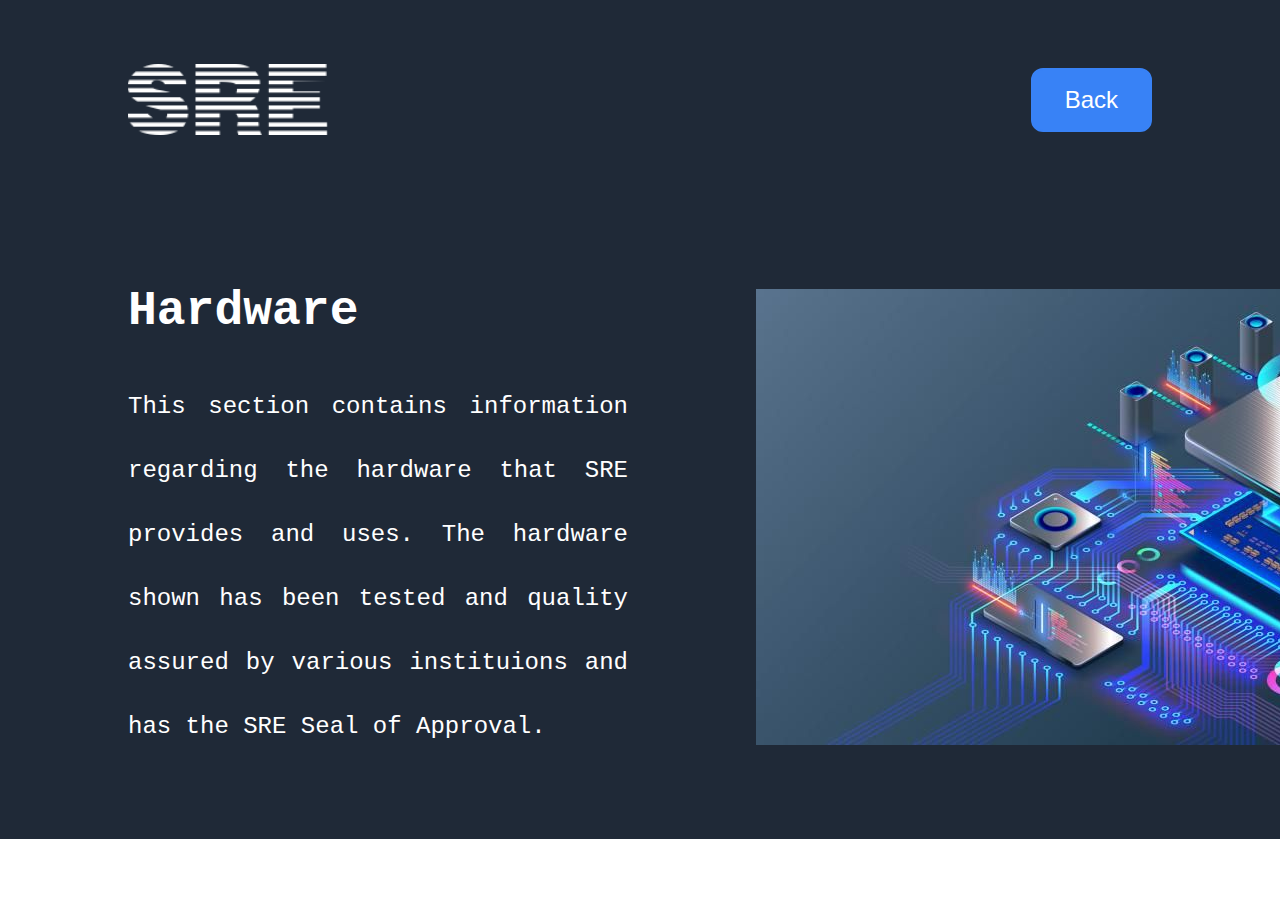
==== Hardware.html @ 719f840a "Changed quote in main page and minor changes in hdr2. Added logo and photo to second page." ====
<!DOCTYPE html>
<html lang="en">
<head>
    <meta charset="UTF-8">
    <meta http-equiv="X-UA-Compatible" content="IE=edge">
    <meta name="viewport" content="width=, initial-scale=1.0">

    <link rel="stylesheet" href="Hardware, Software, and Miscellaneous/Hardware/Hardware.css">

    <title>Hardware</title>
</head>
<body>

<div class="page">
    
<div class="header">

    <div class="header logo"> <img src="Main Page/Logo.png" width="200px"> </div>


<div class="backbutton">

<button class="back"><a href="index.html">Back</a></button>

</div>
    
</div>

<div class="hirow">

<div class="hardwareinfo">

    <div class="hardwaretitle">

        <div class="httext">Hardware</div>
        
        </div>

    <div class="hitext">This section contains information regarding the hardware that SRE provides and uses. The hardware shown has been tested and quality assured by various instituions and has the SRE Seal of Approval.</div>
    
    </div>

<div class="hardwareheaderphoto">

<img src="Hardware, Software, and Miscellaneous/Hardware/Hardwarephoto.jpeg" alt="hardwareheaderphoto">

</div>

</div>

</div>
    
</body>
</html>
---- Hardware, Software, and Miscellaneous/Hardware/Hardware.css ----
html,
body {

margin: 0;
padding: 0;

}

.page {
display: flex;
flex-direction: column;
font-family: 'Courier New', Courier, monospace;

}

.header {

display: flex;
background-color: #1f2937;
padding: 32px 64px;

align-items: center;
justify-content: space-between;



}



.back {

font-size: 24px;

background-color: #3882f6;
border-color: #3882f6;
border-style:solid;
border-radius: 12px;
padding: 16px 32px;

}

.backbutton {

padding-right: 64px;
    
}

.hardwaretitle {

display: flex;
color: white;
padding: 16px 0px;


}

.httext {


font-size: 48px;
font-weight: 900;

}

a {

text-decoration: none;
color: white;

}

.hardwareinfo {

    display: flex;
    flex-direction: column;
    text-align: justify;
    padding: 64px 128px;
    
    line-height: 64px;
    


}

.hitext {

    font-size: 24px;
    color: white;
    width: 500px;
    margin: 16px 0px;

}

.hirow {

display: flex;
background-color: #1f2937;
align-items: center;

}

.hardwareheaderphoto {

padding-right: 128px;
margin-left: auto;

max-width: 800px;
min-width: 600px;

}
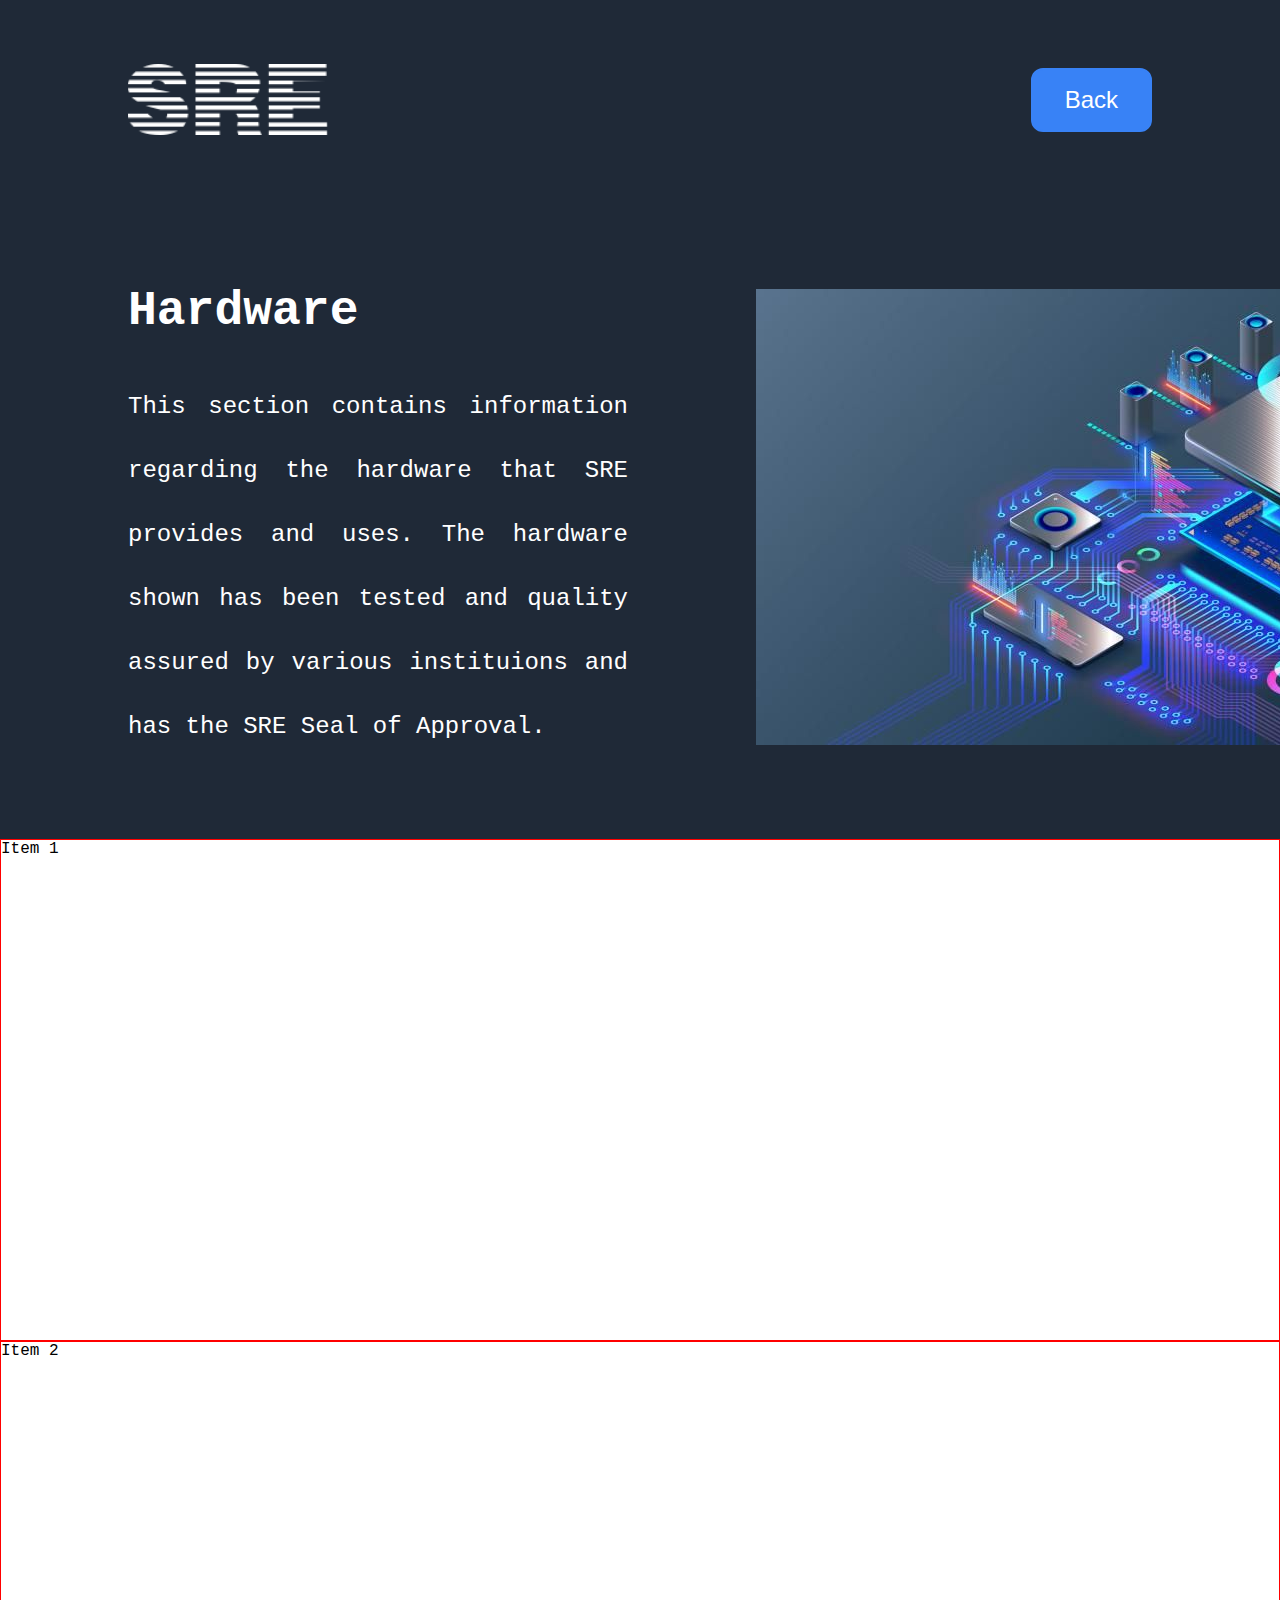
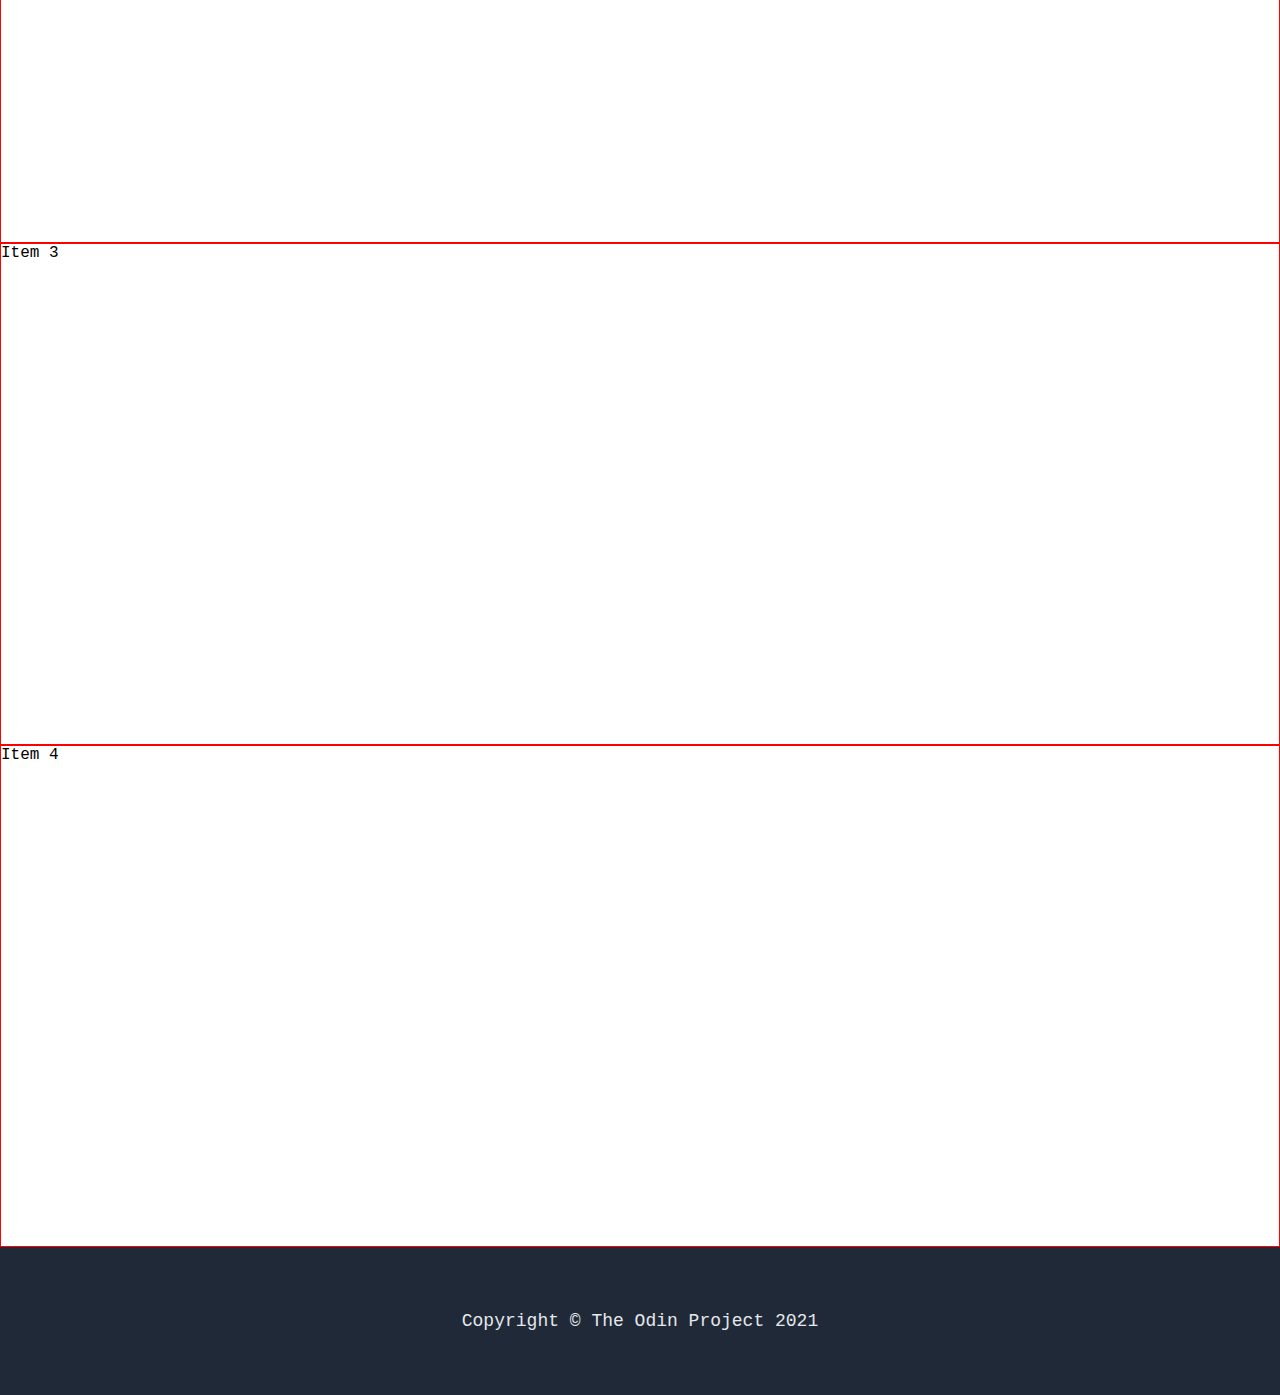
==== commit f238c868: "Added footers for other pages" ====
--- a/Hardware.html
+++ b/Hardware.html
@@ -48,6 +48,21 @@
 
 </div>
 
+<div class="hardwareitems">
+
+<div class="hi1">Item 1</div>
+<div class="hi2">Item 2</div>
+<div class="hi3">Item 3</div>
+<div class="hi4">Item 4</div>
+
+</div>
+
+<div class="copyrightfooter">
+
+    <div class="crtext">Copyright © The Odin Project 2021</div>
+    
+    </div>
+
 </div>
     
 </body>
--- a/Hardware, Software, and Miscellaneous/Hardware/Hardware.css
+++ b/Hardware, Software, and Miscellaneous/Hardware/Hardware.css
@@ -108,4 +108,29 @@
 max-width: 800px;
 min-width: 600px;
 
-}+}
+
+.hardwareitems div{
+
+    border: 1px solid red;
+    display: flex;
+    flex: 1;
+    height: 500px;
+
+}
+
+.copyrightfooter {
+
+    background-color: #1f2937;
+    padding: 64px 128px;
+    
+    }
+    
+    .crtext {
+    
+        display: flex;
+        justify-content: center;
+        color: #e5e7eb;
+        font-size: 18px;
+    
+    }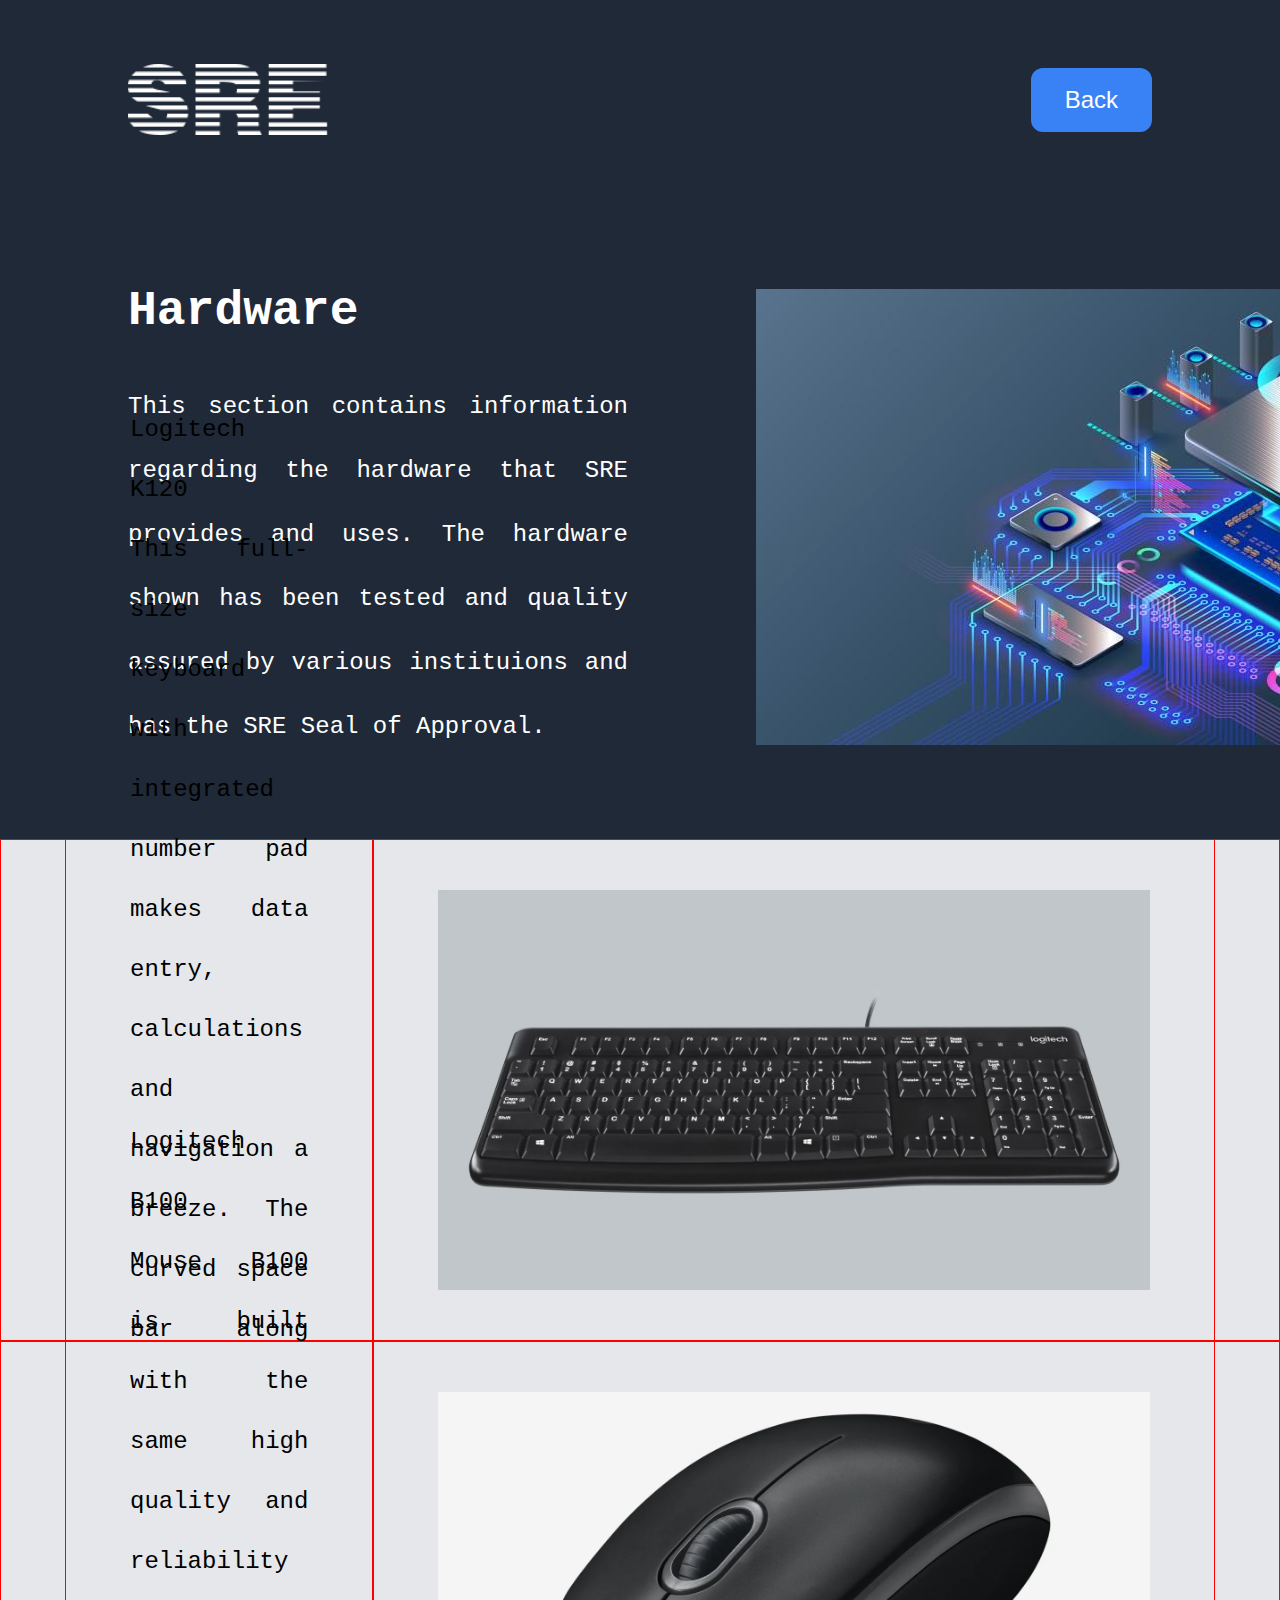
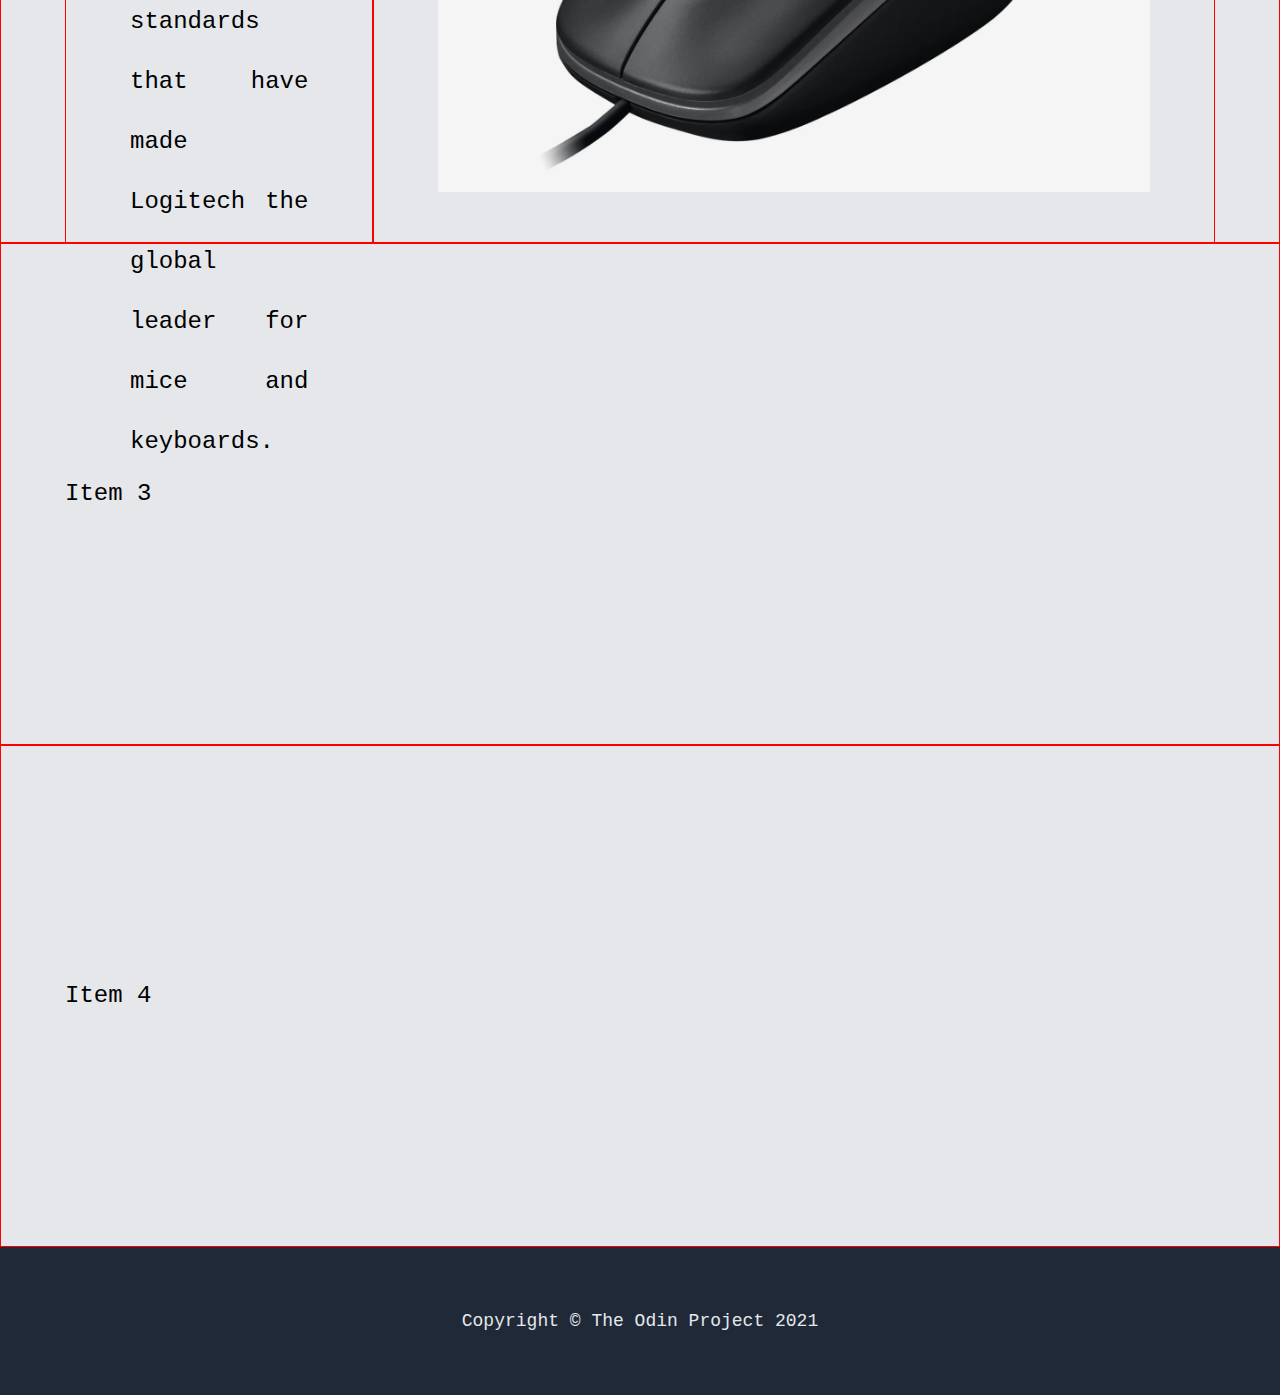
==== commit e2a94785: "Added items to hardware page" ====
--- a/Hardware.html
+++ b/Hardware.html
@@ -50,8 +50,22 @@
 
 <div class="hardwareitems">
 
-<div class="hi1">Item 1</div>
-<div class="hi2">Item 2</div>
+<div class="hi1">
+    
+    <div class="item1">Logitech K120 <br> This full-size keyboard with integrated number pad makes data entry, calculations and navigation a breeze. The curved space bar along with easy-to-read keys provide a comfortable and familiar typing experience.</div>
+    <div class="item1photo"><img src="Hardware, Software, and Miscellaneous/Hardware/K120.webp" alt="Logitech K120" height="400px"></div>
+
+</div>
+
+<div class="hi2">
+
+    <div class="item2">Logitech B100 <br> Mouse B100 is built with the same high quality and reliability standards that have made Logitech the global leader for mice and keyboards.</div>
+    <div class="item2photo"><img src="Hardware, Software, and Miscellaneous/Hardware/B100.webp" alt="Logitech B100" height="400px"></div>
+
+
+
+</div>
+
 <div class="hi3">Item 3</div>
 <div class="hi4">Item 4</div>
 
--- a/Hardware, Software, and Miscellaneous/Hardware/Hardware.css
+++ b/Hardware, Software, and Miscellaneous/Hardware/Hardware.css
@@ -116,7 +116,14 @@
     display: flex;
     flex: 1;
     height: 500px;
+   
+    align-items: center;
+    padding: 0px 64px;
+    font-size: 24px;
+    text-align: justify;
+    background-color: #e5e7eb;
 
+    line-height: 60px;
 }
 
 .copyrightfooter {
@@ -126,11 +133,11 @@
     
     }
     
-    .crtext {
+.crtext {
     
-        display: flex;
-        justify-content: center;
-        color: #e5e7eb;
-        font-size: 18px;
+    display: flex;
+    justify-content: center;
+    color: #e5e7eb;
+    font-size: 18px;
     
     }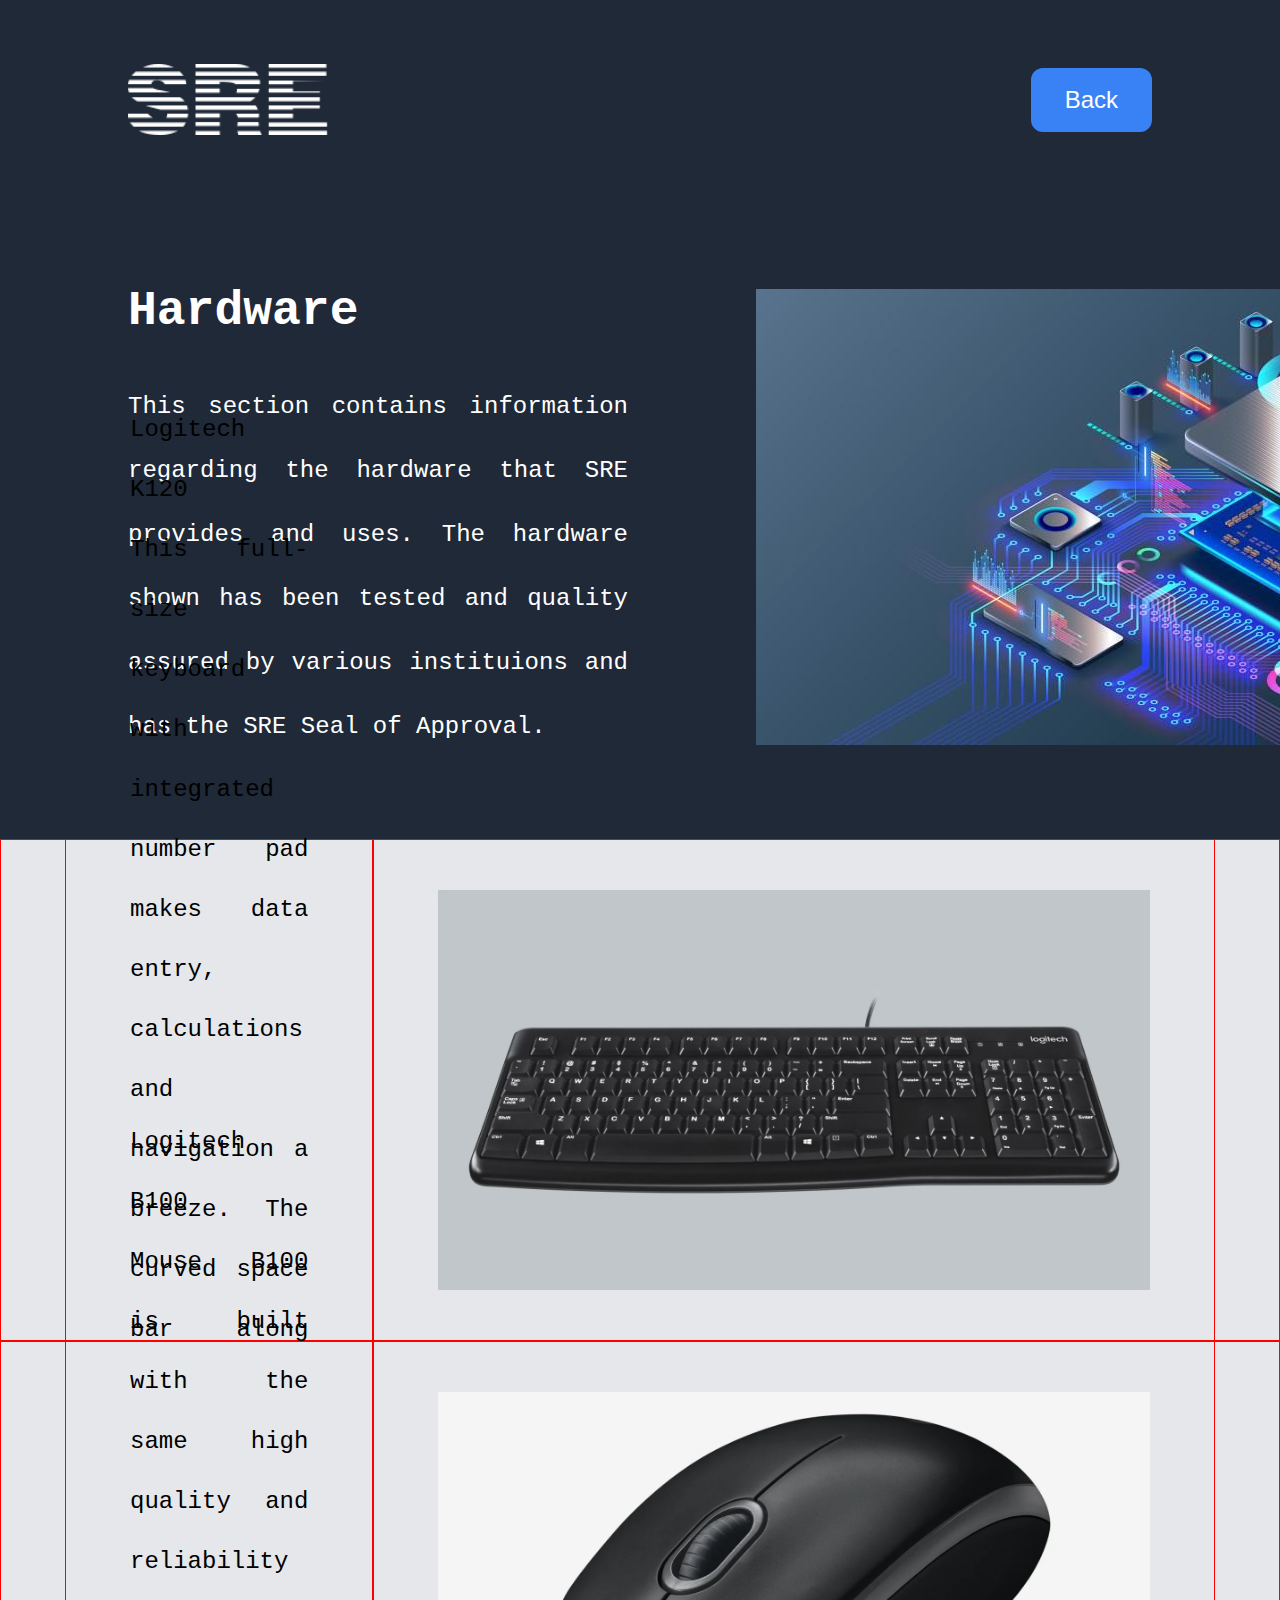
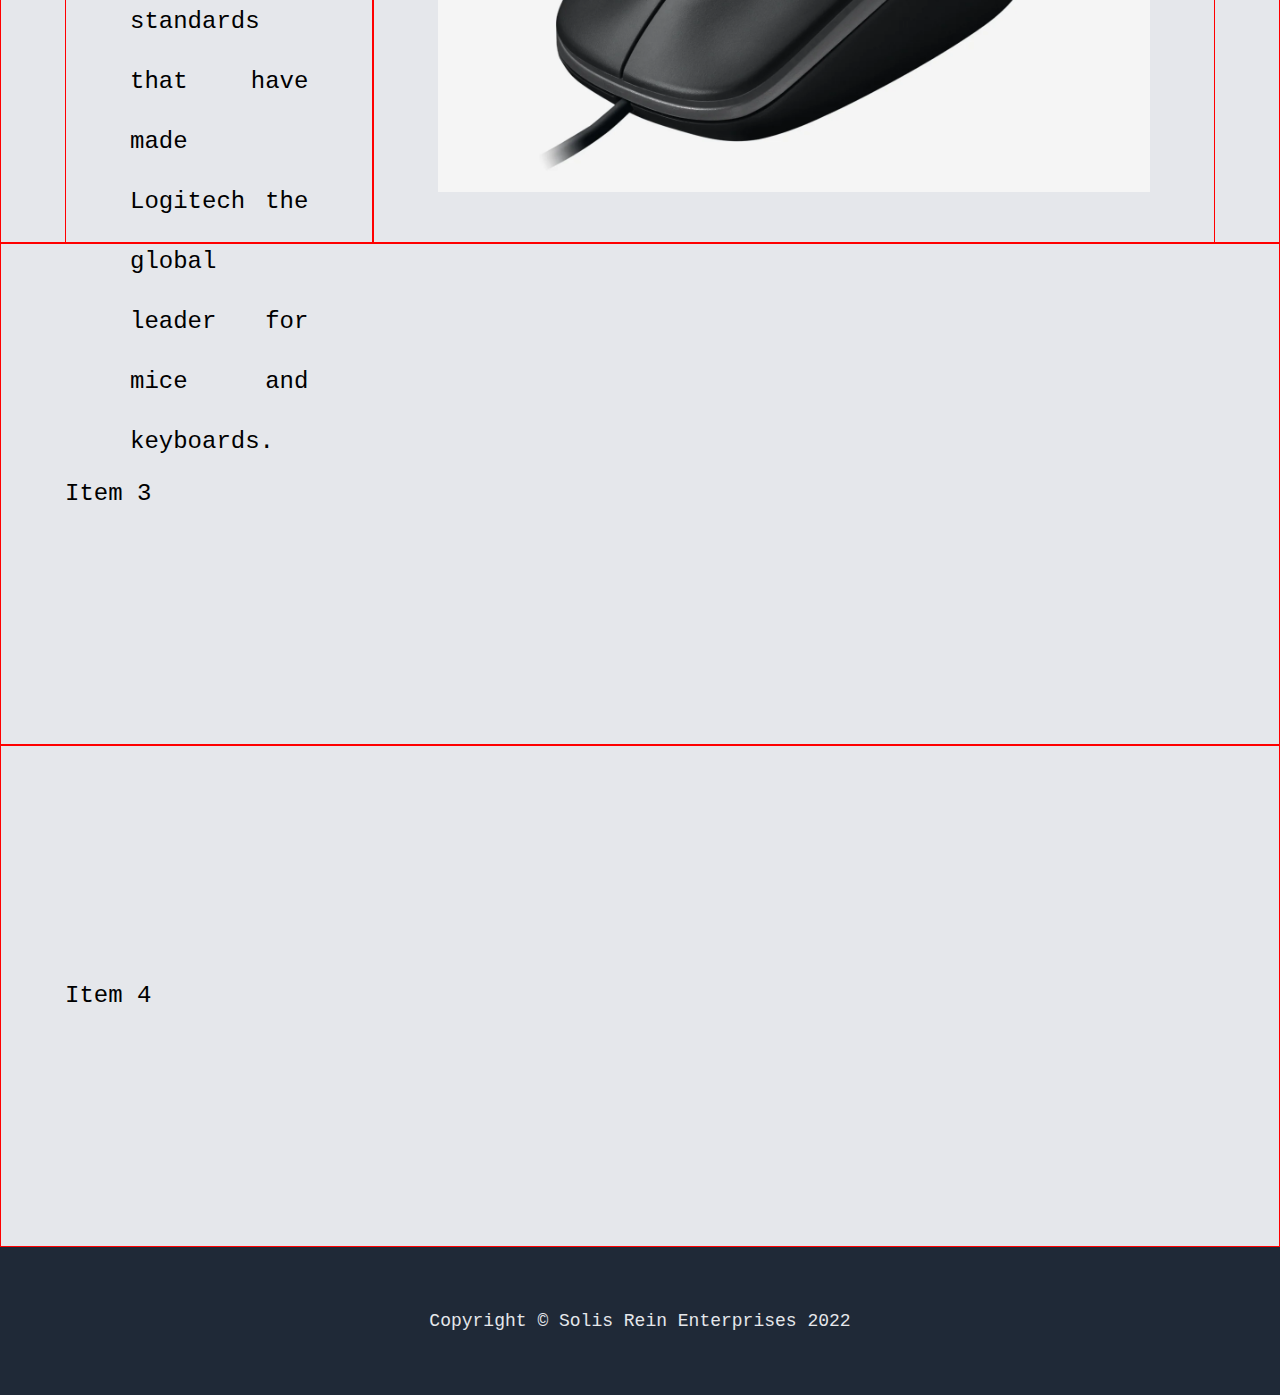
==== commit 65b5a02d: "changed footer text to Solis Rein Enterprises" ====
--- a/Hardware.html
+++ b/Hardware.html
@@ -73,7 +73,7 @@
 
 <div class="copyrightfooter">
 
-    <div class="crtext">Copyright © The Odin Project 2021</div>
+    <div class="crtext">Copyright © Solis Rein Enterprises 2022</div>
     
     </div>
 
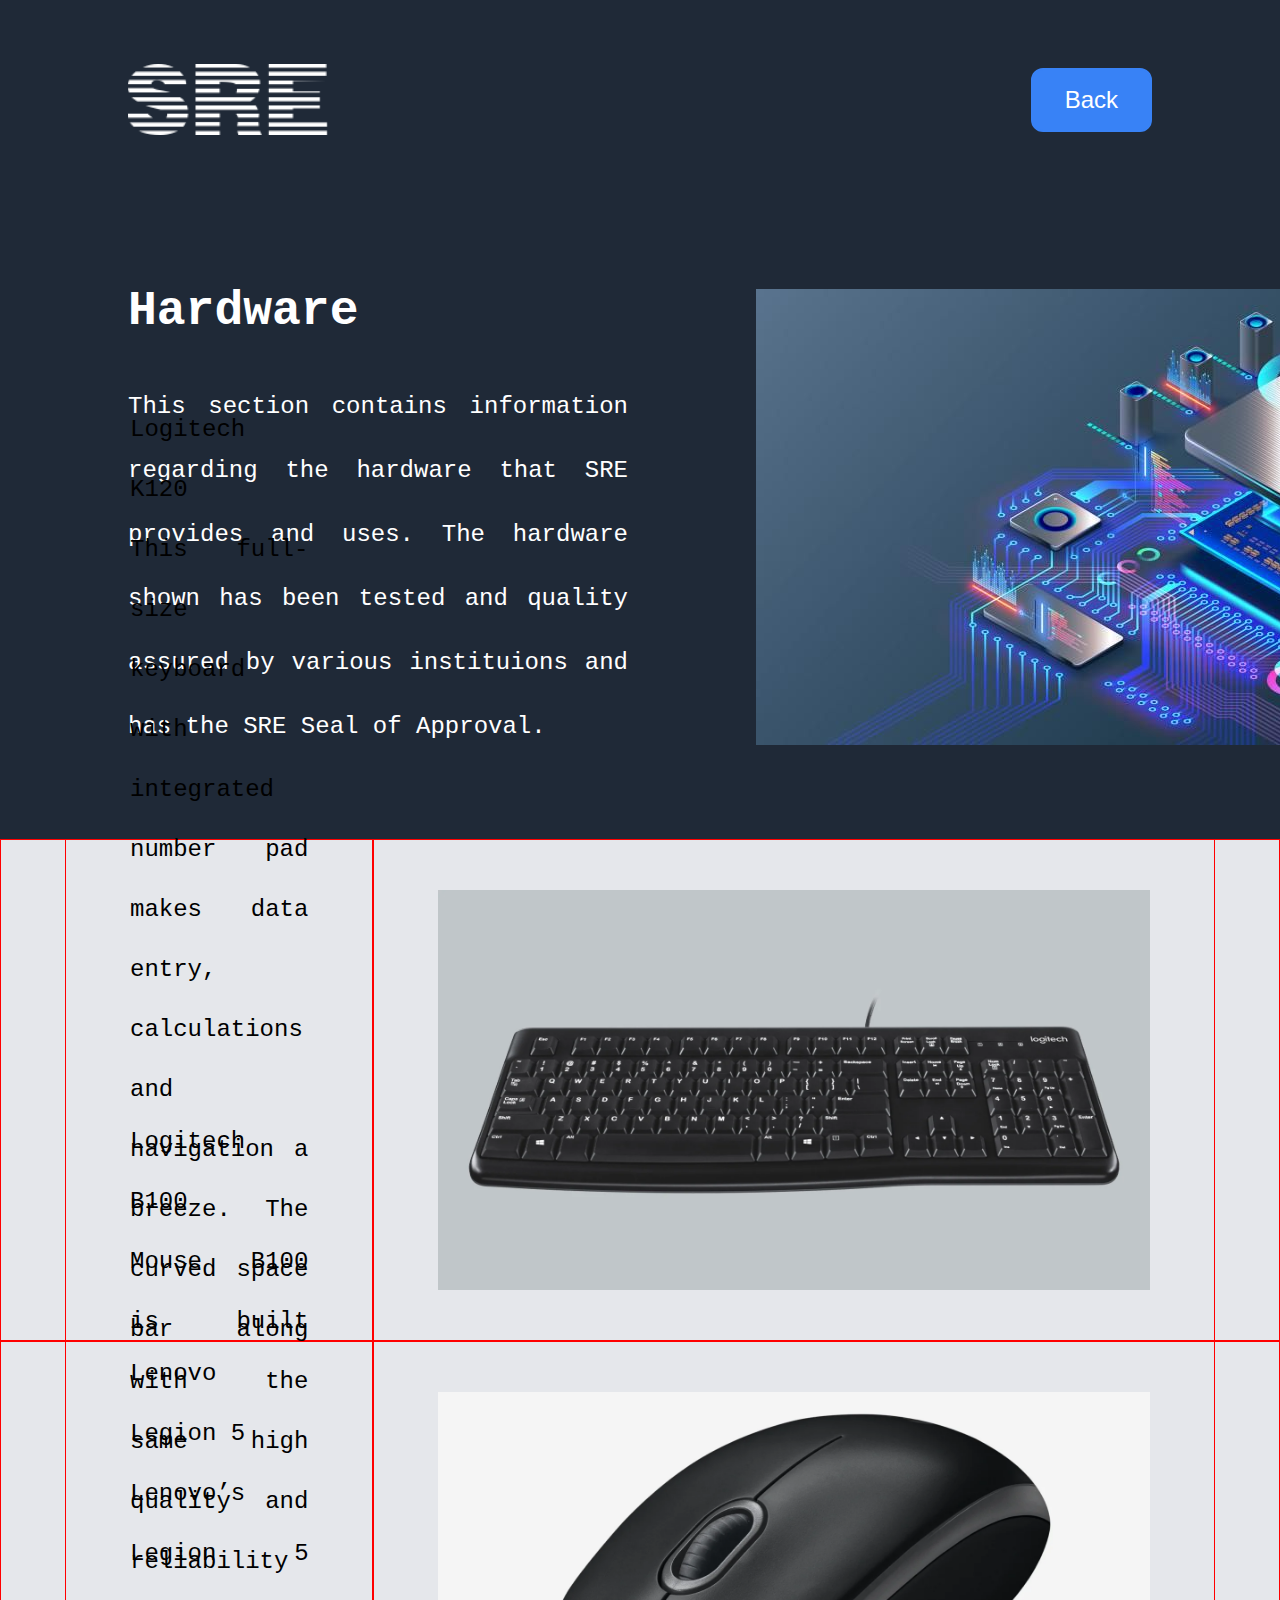
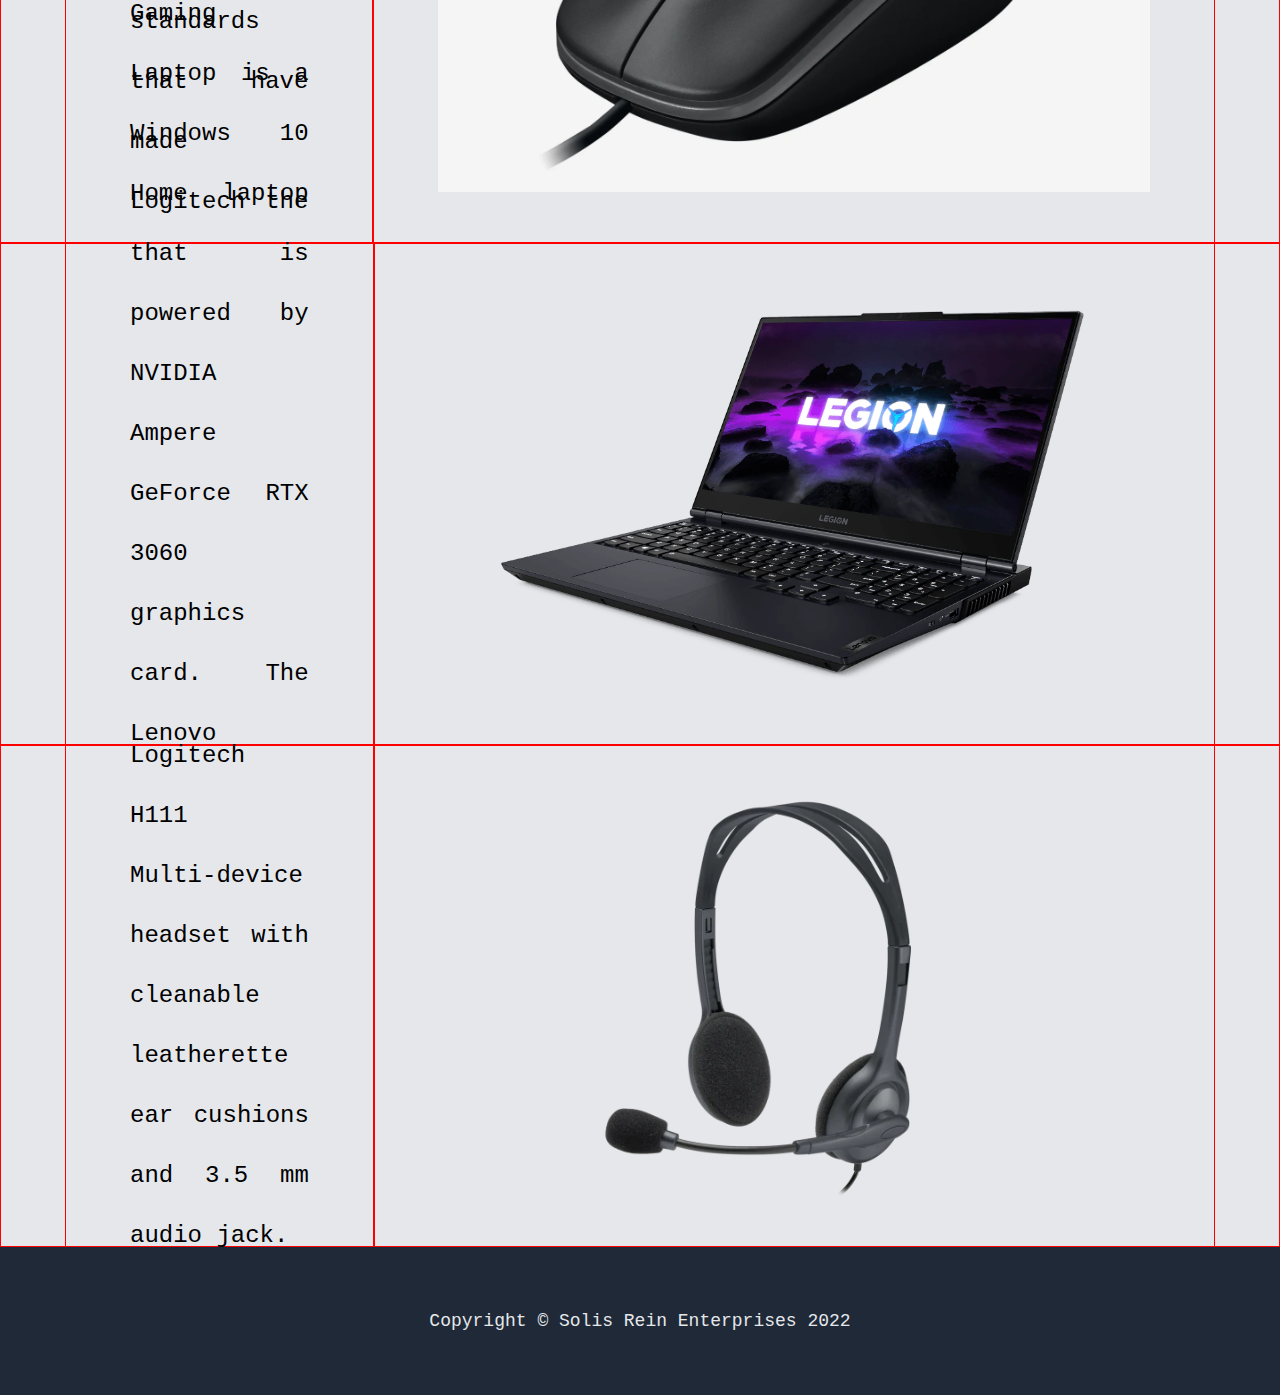
==== commit f4d1bc42: "Added last 2 items in Hardware section (Items 3 and 4)" ====
--- a/Hardware.html
+++ b/Hardware.html
@@ -66,8 +66,19 @@
 
 </div>
 
-<div class="hi3">Item 3</div>
-<div class="hi4">Item 4</div>
+<div class="hi3">
+
+    <div class="item3"> Lenovo Legion 5 <br> Lenovo’s Legion 5 Gaming Laptop is a Windows 10 Home laptop that is powered by NVIDIA Ampere GeForce RTX 3060 graphics card. The Lenovo laptop features an SSD and 7h of battery life, while its body is made of Plastic. </div>
+    <div class="item3photo"><img src="Hardware, Software, and Miscellaneous/Hardware/Legion5.webp" alt="Lenovo Legion 5" height="400px"></div>
+
+</div>
+
+<div class="hi4">
+
+    <div class="item4"> Logitech H111 <br> Multi-device headset with cleanable leatherette ear cushions and 3.5 mm audio jack. </div>
+    <div class="item4photo"><img src="Hardware, Software, and Miscellaneous/Hardware/H111.webp" alt="H111" height="400px"></div>
+
+</div>
 
 </div>
 
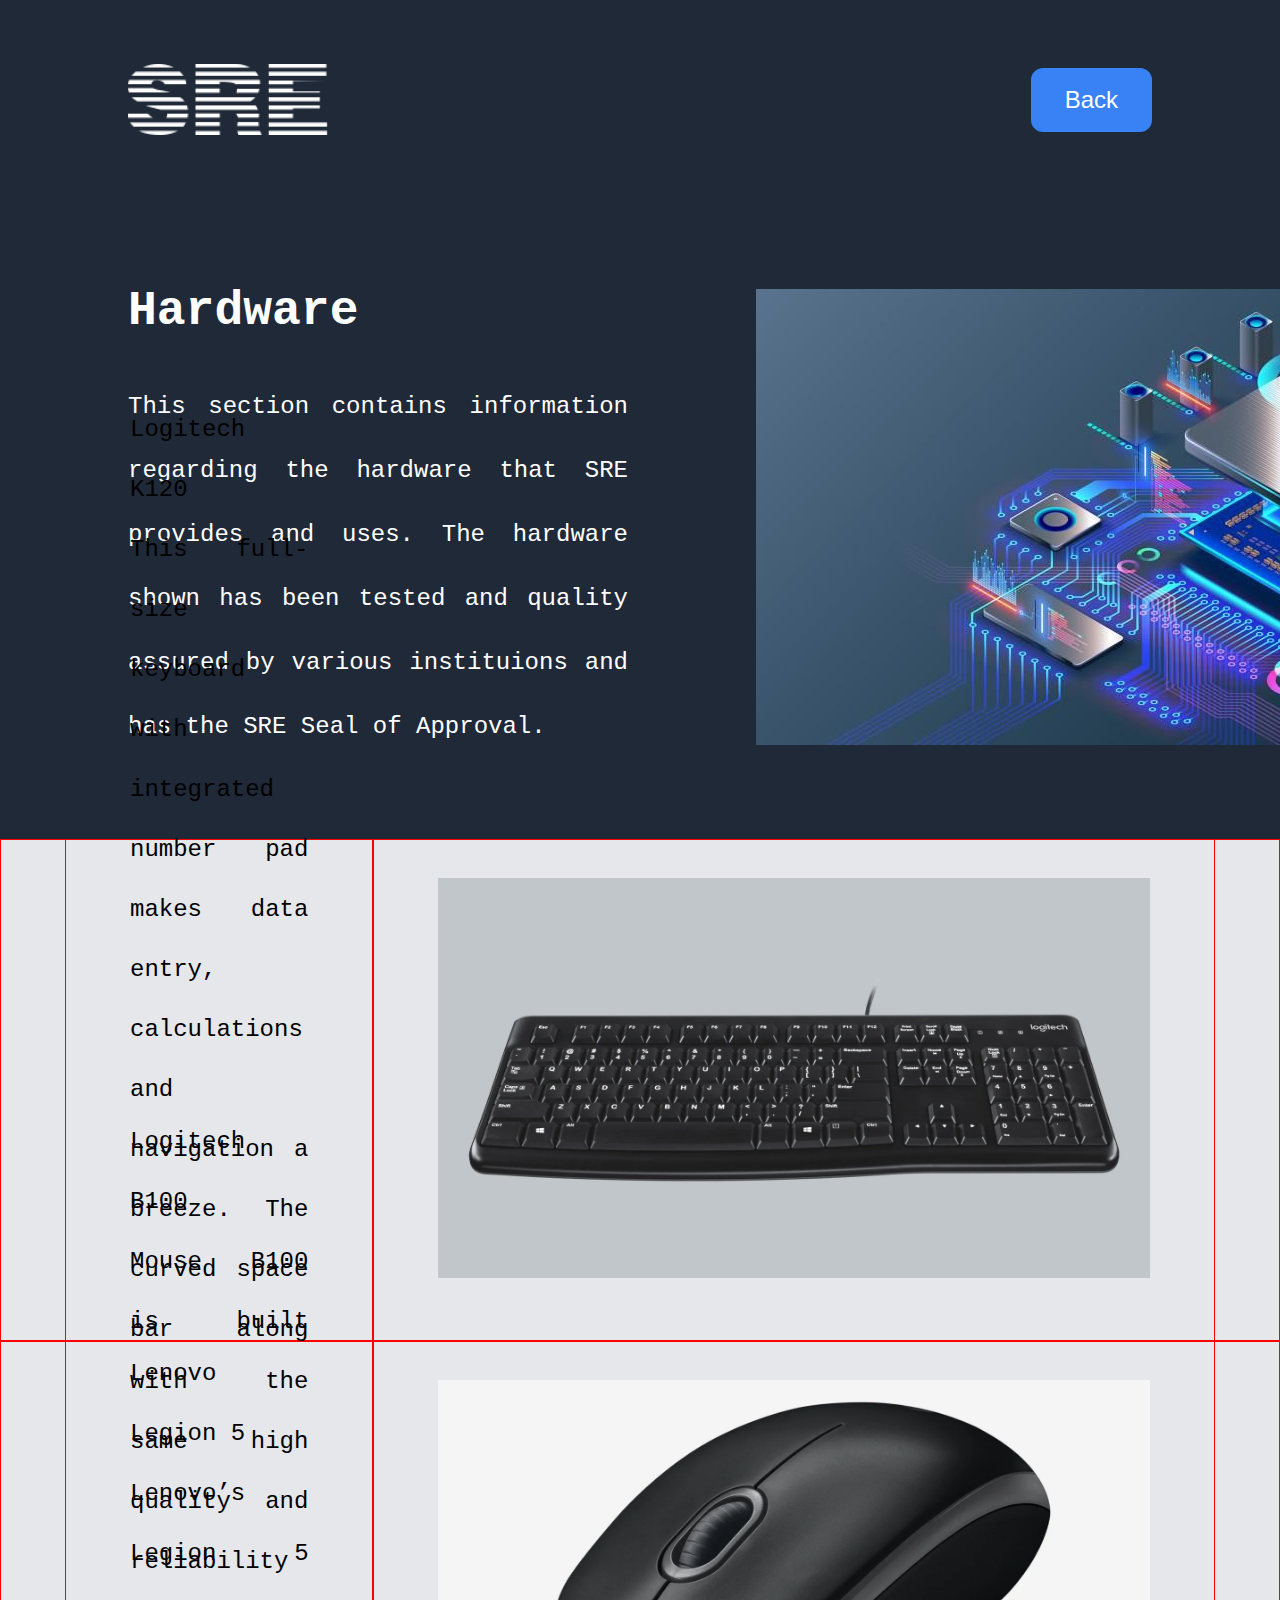
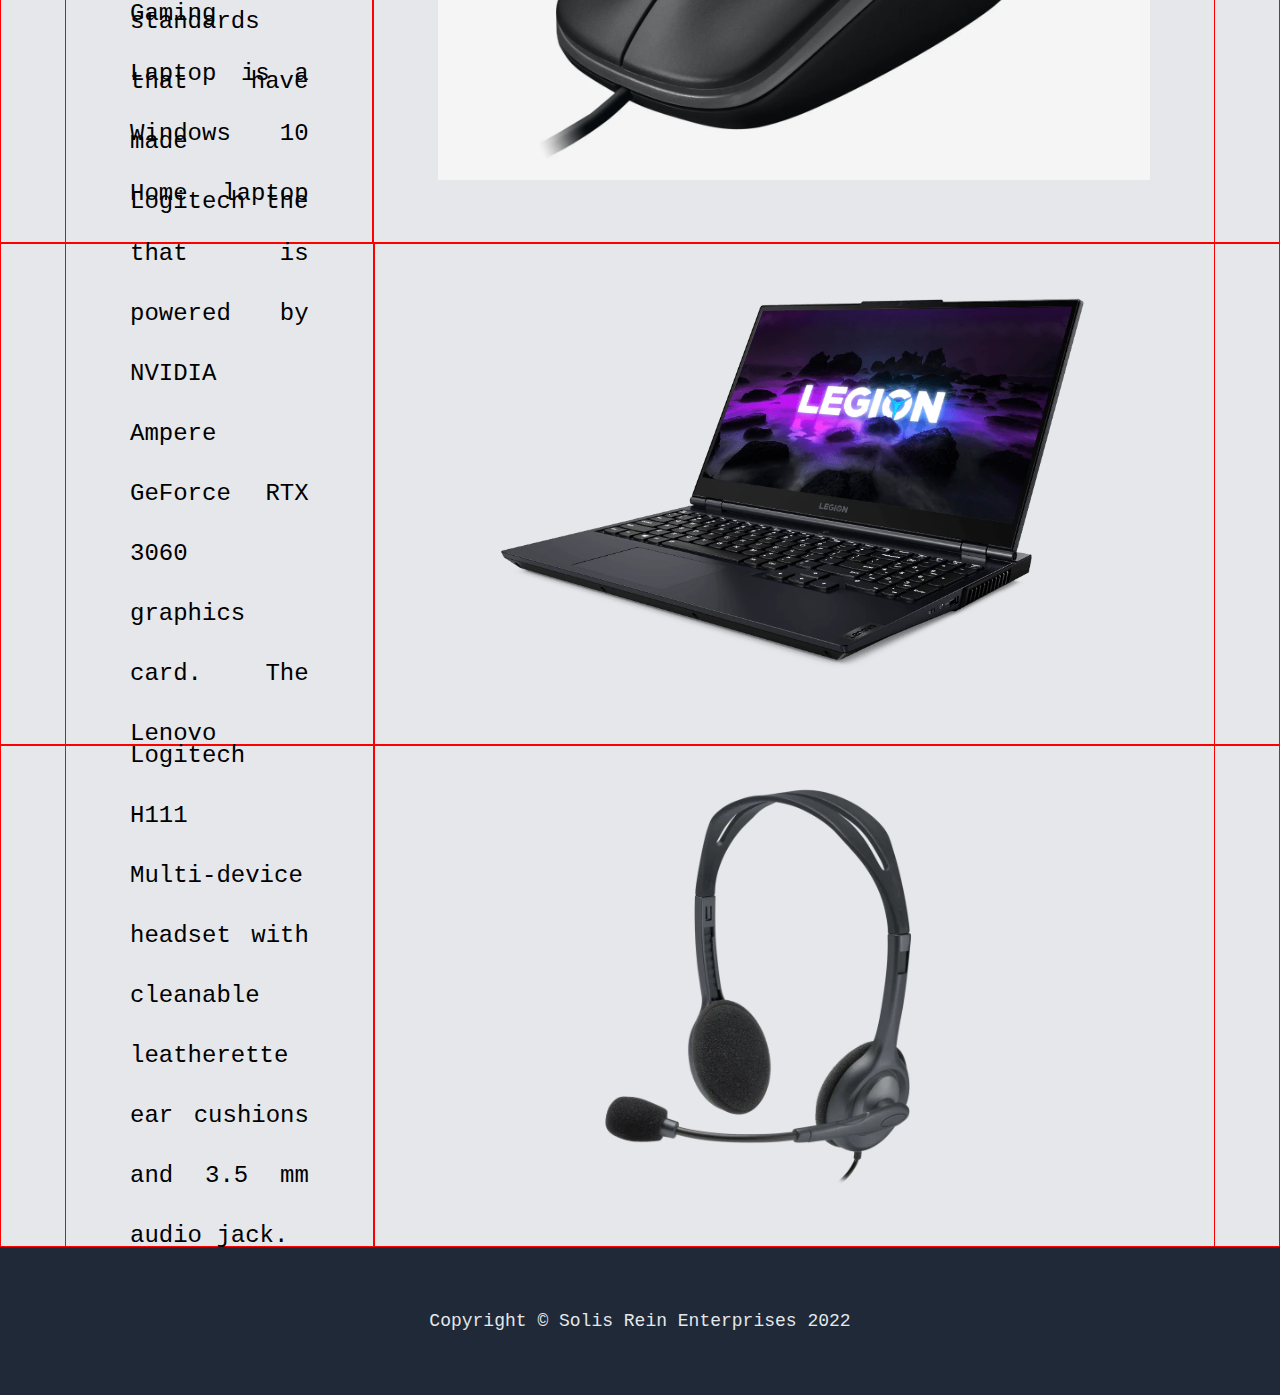
==== commit a604db67: "Added hyperlinks for photos in Hardware page" ====
--- a/Hardware.html
+++ b/Hardware.html
@@ -52,32 +52,46 @@
 
 <div class="hi1">
     
-    <div class="item1">Logitech K120 <br> This full-size keyboard with integrated number pad makes data entry, calculations and navigation a breeze. The curved space bar along with easy-to-read keys provide a comfortable and familiar typing experience.</div>
-    <div class="item1photo"><img src="Hardware, Software, and Miscellaneous/Hardware/K120.webp" alt="Logitech K120" height="400px"></div>
+    <div class="item1"> Logitech K120 <br> This full-size keyboard with integrated number pad makes data entry, calculations and navigation a breeze. The curved space bar along with easy-to-read keys provide a comfortable and familiar typing experience.</div>
+    <div class="item1photo"><a href="https://www.logitech.com/en-us/products/keyboards/k120-usb-standard-computer.920-002478.html">
+        
+        <img src="Hardware, Software, and Miscellaneous/Hardware/K120.webp" alt="Logitech K120" height="400px"></div>
+
+    </a>
 
 </div>
 
 <div class="hi2">
 
     <div class="item2">Logitech B100 <br> Mouse B100 is built with the same high quality and reliability standards that have made Logitech the global leader for mice and keyboards.</div>
-    <div class="item2photo"><img src="Hardware, Software, and Miscellaneous/Hardware/B100.webp" alt="Logitech B100" height="400px"></div>
+    <div class="item2photo"><a href="https://www.logitech.com/en-us/products/mice/b100-usb-business-mouse.910-001439.html">
+        
+        <img src="Hardware, Software, and Miscellaneous/Hardware/B100.webp" alt="Logitech B100" height="400px"></div>
 
-
+    </a>
 
 </div>
 
 <div class="hi3">
 
     <div class="item3"> Lenovo Legion 5 <br> Lenovo’s Legion 5 Gaming Laptop is a Windows 10 Home laptop that is powered by NVIDIA Ampere GeForce RTX 3060 graphics card. The Lenovo laptop features an SSD and 7h of battery life, while its body is made of Plastic. </div>
-    <div class="item3photo"><img src="Hardware, Software, and Miscellaneous/Hardware/Legion5.webp" alt="Lenovo Legion 5" height="400px"></div>
+    <div class="item3photo"><a href="https://www.lenovo.com/ph/en/laptops/legion/legion-5-series/Legion-5-15ACH6H/p/88GMY501582?orgRef=https%253A%252F%252Fwww.google.com%252F">
+        
+        <img src="Hardware, Software, and Miscellaneous/Hardware/Legion5.webp" alt="Lenovo Legion 5" height="400px"></div>
 
+    </a>
+        
 </div>
 
 <div class="hi4">
 
     <div class="item4"> Logitech H111 <br> Multi-device headset with cleanable leatherette ear cushions and 3.5 mm audio jack. </div>
-    <div class="item4photo"><img src="Hardware, Software, and Miscellaneous/Hardware/H111.webp" alt="H111" height="400px"></div>
+    <div class="item4photo"><a href="https://www.logitech.com/en-us/products/education/headsets/h111-school-headset.981-000999.html">
 
+        <img src="Hardware, Software, and Miscellaneous/Hardware/H111.webp" alt="H111" height="400px"></div>
+
+    </a>
+        
 </div>
 
 </div>
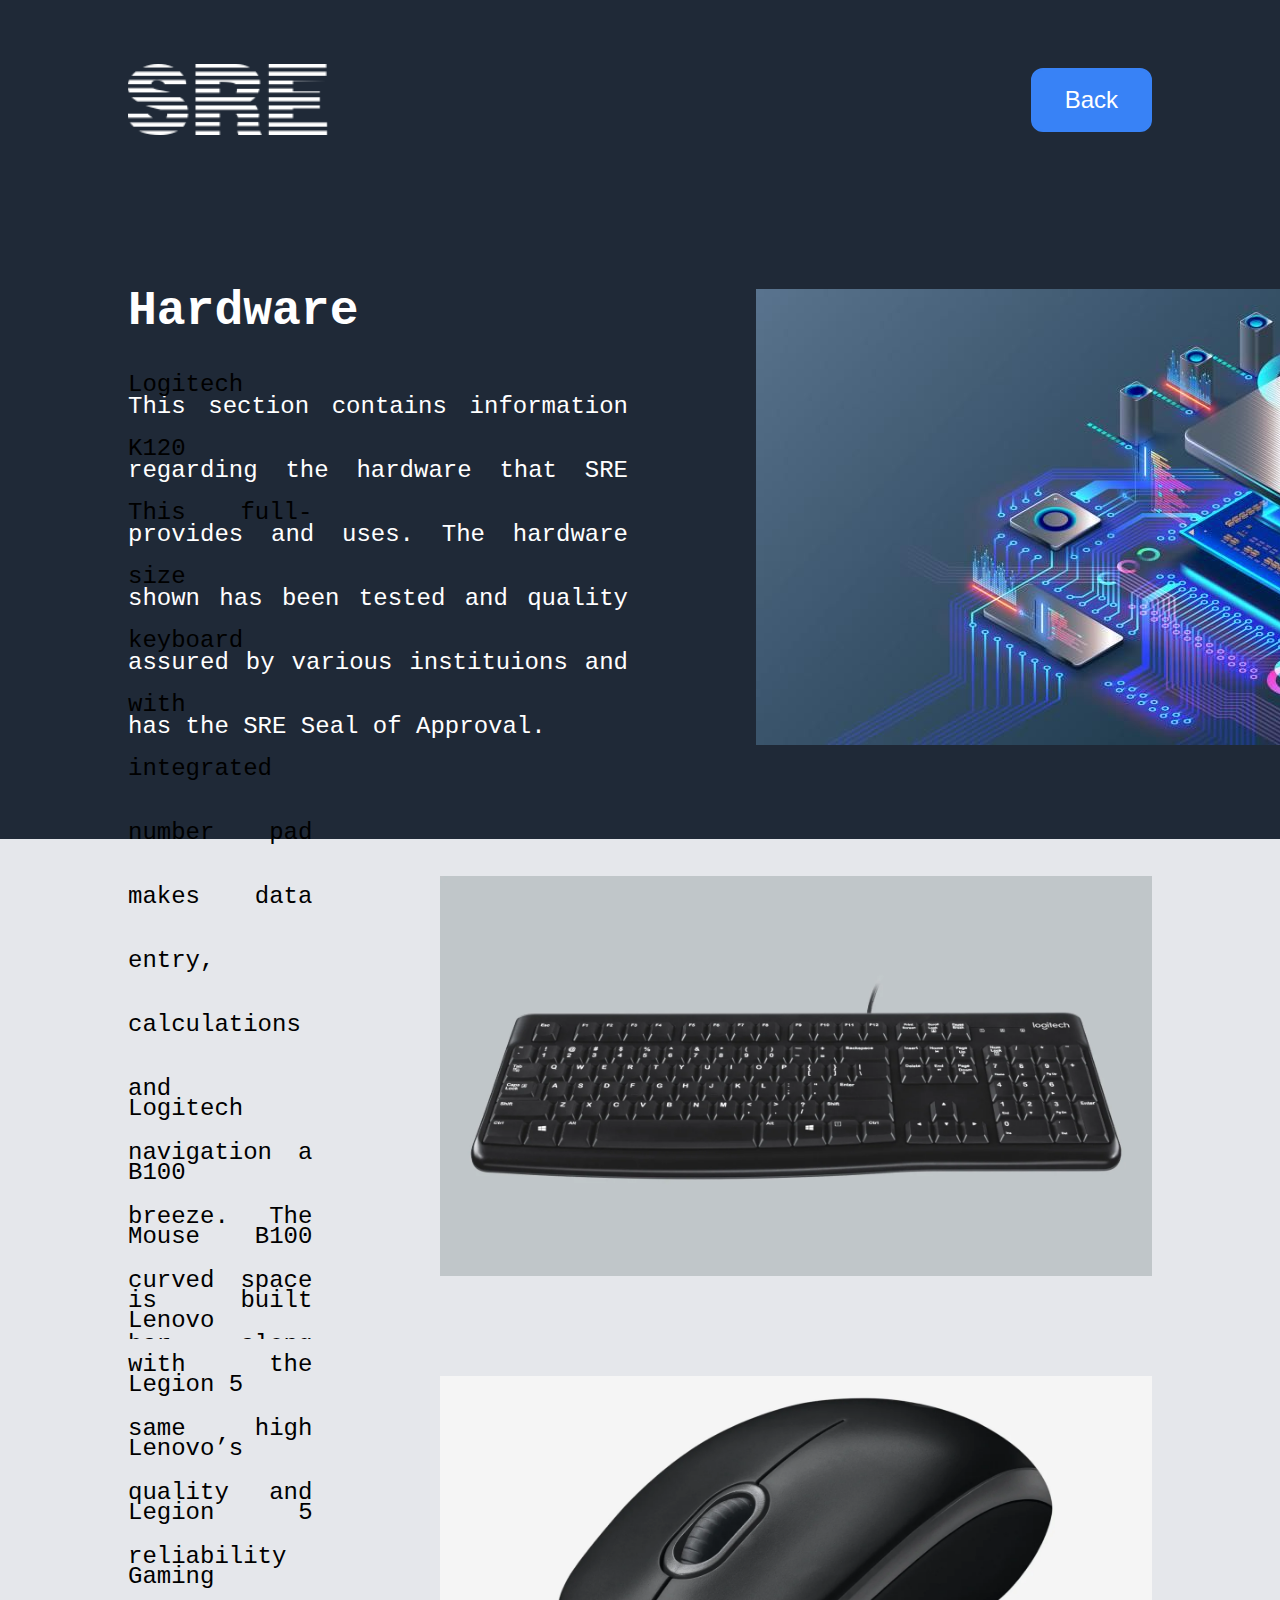
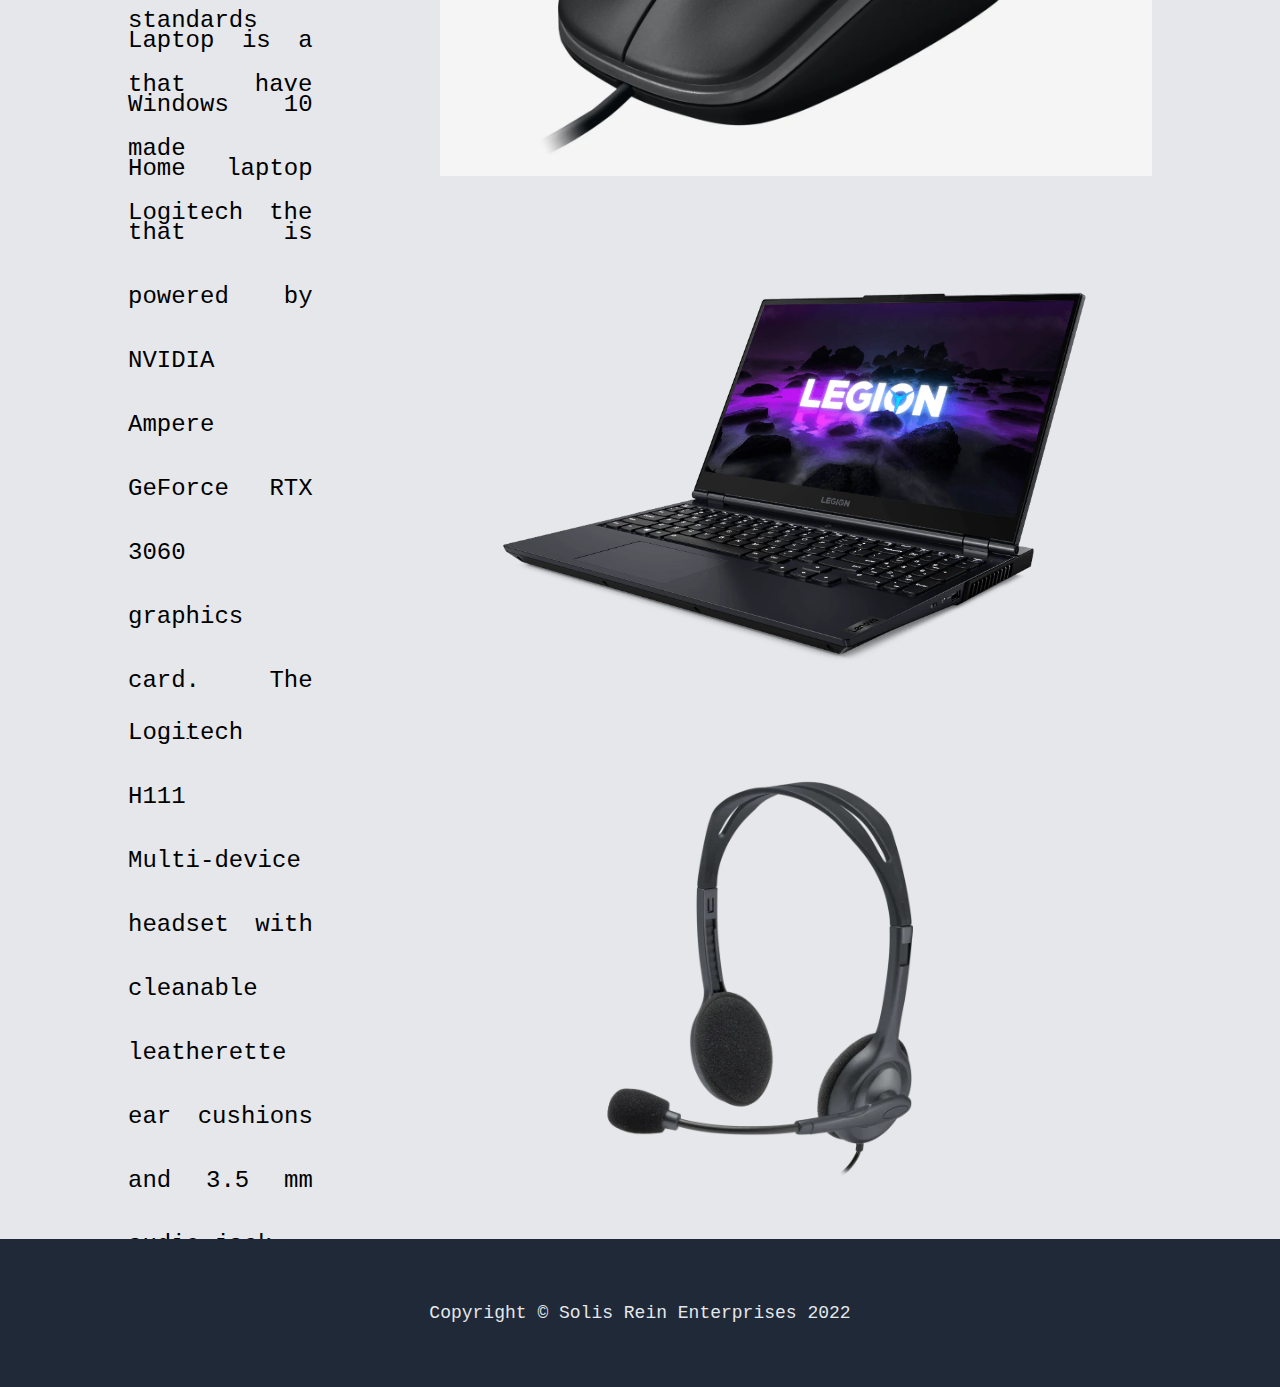
==== commit 410a4099: "Finished Mission and Vision on Information section, made back button clickable as a whole, and chang" ====
--- a/Hardware.html
+++ b/Hardware.html
@@ -16,13 +16,15 @@
 <div class="header">
 
     <div class="header logo"> <img src="Main Page/Logo.png" width="200px"> </div>
+    
+<a href="index.html">
 
+    <div class="backbutton">
 
-<div class="backbutton">
-
-<button class="back"><a href="index.html">Back</a></button>
+<button class="back">Back</button>
 
 </div>
+</a>
     
 </div>
 
--- a/Hardware, Software, and Miscellaneous/Hardware/Hardware.css
+++ b/Hardware, Software, and Miscellaneous/Hardware/Hardware.css
@@ -15,6 +15,7 @@
 
 .header {
 
+    
 display: flex;
 background-color: #1f2937;
 padding: 32px 64px;
@@ -31,6 +32,7 @@
 .back {
 
 font-size: 24px;
+color: white;
 
 background-color: #3882f6;
 border-color: #3882f6;
@@ -66,7 +68,6 @@
 a {
 
 text-decoration: none;
-color: white;
 
 }
 
@@ -112,7 +113,8 @@
 
 .hardwareitems div{
 
-    border: 1px solid red;
+    /*border used as a guide for flexbox*/
+    /*border: 1px solid red;*/
     display: flex;
     flex: 1;
     height: 500px;
@@ -123,7 +125,7 @@
     text-align: justify;
     background-color: #e5e7eb;
 
-    line-height: 60px;
+    line-height: 64px;
 }
 
 .copyrightfooter {
